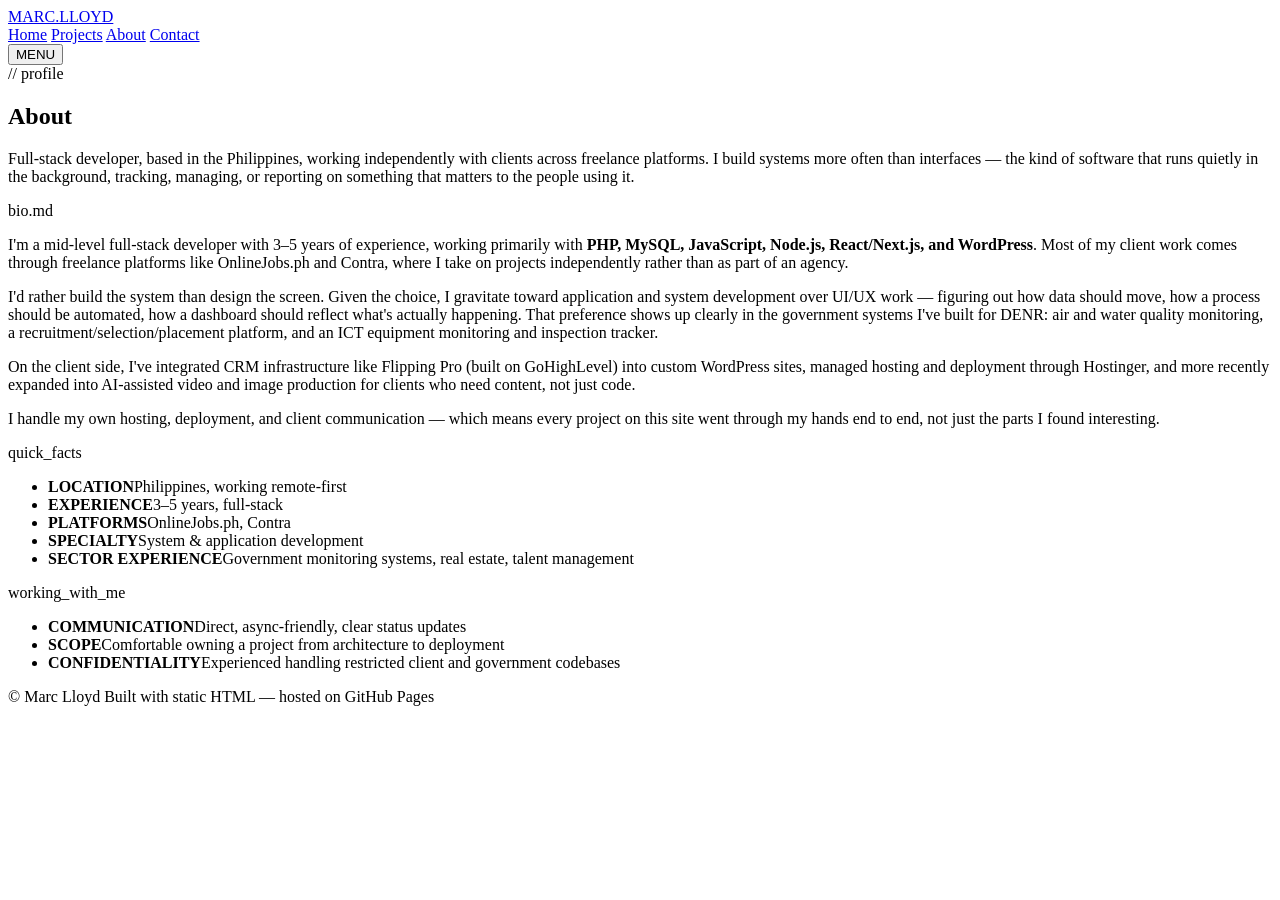
==== about.html @ b612b7eb "Add files via upload" ====
<!doctype html>
<html lang="en">
<head>
<meta charset="UTF-8">
<meta name="viewport" content="width=device-width, initial-scale=1.0">
<title>About — Marc Lloyd</title>
<meta name="description" content="Marc Lloyd is a full-stack developer based in the Philippines specializing in system and application development.">
<link rel="preconnect" href="https://fonts.googleapis.com">
<link href="https://fonts.googleapis.com/css2?family=IBM+Plex+Mono:wght@400;500;600;700&family=IBM+Plex+Sans:wght@400;500;600;700&display=swap" rel="stylesheet">
<link rel="stylesheet" href="assets/css/style.css">
<link rel="stylesheet" href="assets/css/about.css">
</head>
<body>

<header class="topbar">
  <div class="wrap">
    <a href="index.html" class="brand"><span class="dot"></span>MARC.LLOYD</a>
    <nav class="navlinks" id="navlinks">
      <a href="index.html">Home</a>
      <a href="projects.html">Projects</a>
      <a href="about.html" class="active">About</a>
      <a href="contact.html">Contact</a>
    </nav>
    <button class="navtoggle" id="navtoggle" aria-expanded="false" aria-controls="navlinks">MENU</button>
  </div>
</header>

<main>
  <section class="wrap about-hero">
    <span class="tag">// profile</span>
    <h1>About</h1>
    <p class="lede">Full-stack developer, based in the Philippines, working independently with clients across freelance platforms. I build systems more often than interfaces — the kind of software that runs quietly in the background, tracking, managing, or reporting on something that matters to the people using it.</p>
  </section>

  <section class="wrap about-layout">
    <div class="panel bio-panel">
      <div class="panel-head"><span>bio.md</span><div class="dots"><span></span><span></span><span></span></div></div>
      <div class="bio-body">
        <p>I'm a mid-level full-stack developer with 3–5 years of experience, working primarily with <strong>PHP, MySQL, JavaScript, Node.js, React/Next.js, and WordPress</strong>. Most of my client work comes through freelance platforms like OnlineJobs.ph and Contra, where I take on projects independently rather than as part of an agency.</p>
        <p>I'd rather build the system than design the screen. Given the choice, I gravitate toward application and system development over UI/UX work — figuring out how data should move, how a process should be automated, how a dashboard should reflect what's actually happening. That preference shows up clearly in the government systems I've built for DENR: air and water quality monitoring, a recruitment/selection/placement platform, and an ICT equipment monitoring and inspection tracker.</p>
        <p>On the client side, I've integrated CRM infrastructure like Flipping Pro (built on GoHighLevel) into custom WordPress sites, managed hosting and deployment through Hostinger, and more recently expanded into AI-assisted video and image production for clients who need content, not just code.</p>
        <p>I handle my own hosting, deployment, and client communication — which means every project on this site went through my hands end to end, not just the parts I found interesting.</p>
      </div>
    </div>

    <aside>
      <div class="panel side-panel">
        <div class="panel-head"><span>quick_facts</span><div class="dots"><span></span><span></span><span></span></div></div>
        <div class="side-body">
          <ul class="side-list">
            <li><strong>LOCATION</strong>Philippines, working remote-first</li>
            <li><strong>EXPERIENCE</strong>3–5 years, full-stack</li>
            <li><strong>PLATFORMS</strong>OnlineJobs.ph, Contra</li>
            <li><strong>SPECIALTY</strong>System &amp; application development</li>
            <li><strong>SECTOR EXPERIENCE</strong>Government monitoring systems, real estate, talent management</li>
          </ul>
        </div>
      </div>

      <div class="panel side-panel">
        <div class="panel-head"><span>working_with_me</span><div class="dots"><span></span><span></span><span></span></div></div>
        <div class="side-body">
          <ul class="side-list">
            <li><strong>COMMUNICATION</strong>Direct, async-friendly, clear status updates</li>
            <li><strong>SCOPE</strong>Comfortable owning a project from architecture to deployment</li>
            <li><strong>CONFIDENTIALITY</strong>Experienced handling restricted client and government codebases</li>
          </ul>
        </div>
      </div>
    </aside>
  </section>
</main>

<footer>
  <div class="wrap">
    <span>© <span id="year"></span> Marc Lloyd</span>
    <span>Built with static HTML — hosted on GitHub Pages</span>
  </div>
</footer>

<script src="assets/js/main.js"></script>
</body>
</html>
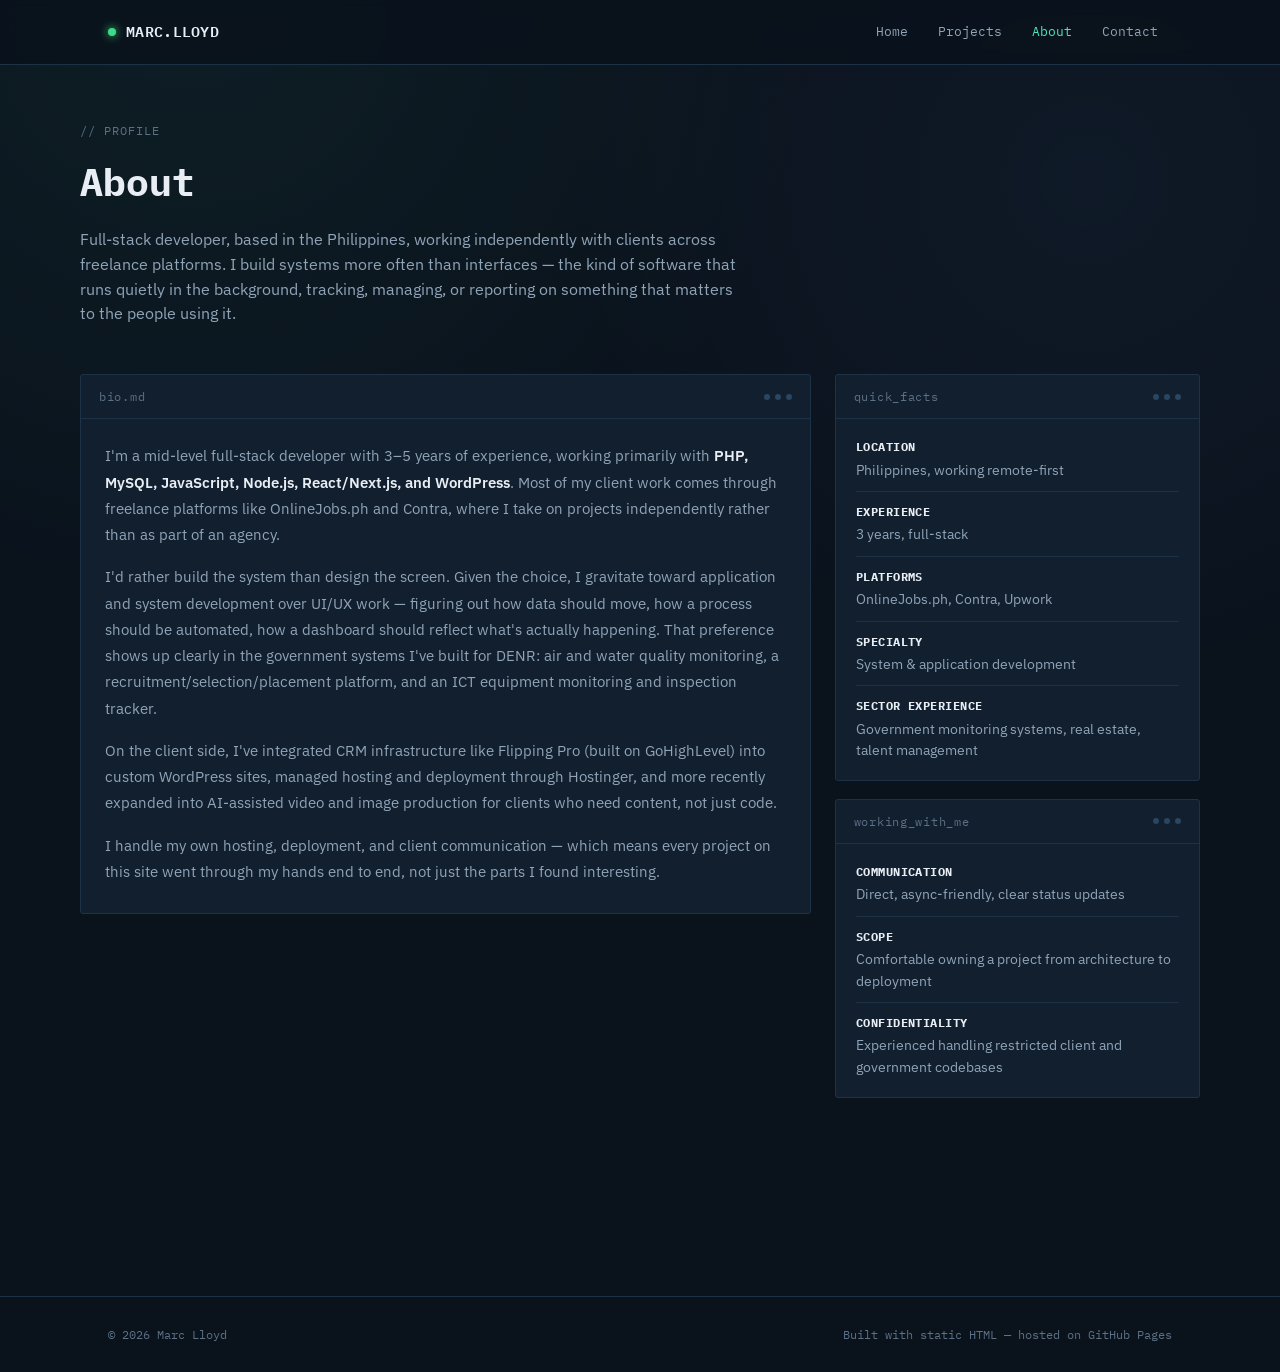
==== commit 38b0c11b: "assets added" ====
--- a/about.html
+++ b/about.html
@@ -49,8 +49,8 @@
         <div class="side-body">
           <ul class="side-list">
             <li><strong>LOCATION</strong>Philippines, working remote-first</li>
-            <li><strong>EXPERIENCE</strong>3–5 years, full-stack</li>
-            <li><strong>PLATFORMS</strong>OnlineJobs.ph, Contra</li>
+            <li><strong>EXPERIENCE</strong>3 years, full-stack</li>
+            <li><strong>PLATFORMS</strong>OnlineJobs.ph, Contra, Upwork</li>
             <li><strong>SPECIALTY</strong>System &amp; application development</li>
             <li><strong>SECTOR EXPERIENCE</strong>Government monitoring systems, real estate, talent management</li>
           </ul>
--- a/assets/css/style.css
+++ b/assets/css/style.css
@@ -0,0 +1,243 @@
+/* =========================================================
+   MARC LLOYD — PORTFOLIO
+   Design concept: full-stack developer whose real work is
+   building monitoring/tracking systems (air & water quality,
+   ICT equipment, streamer performance). The site borrows the
+   visual language of an ops dashboard — status pills, log-style
+   headers, panel modules — because that's the actual world
+   this work comes from, not a decorative skin.
+   ========================================================= */
+
+:root{
+  /* ---- color tokens ---- */
+  --bg:            #0A121C;
+  --bg-raised:     #0E1826;
+  --panel:         #121F2E;
+  --panel-hover:   #16283B;
+  --border:        #1E3247;
+  --border-bright: #2A4661;
+
+  --text:          #E8EEF4;
+  --text-muted:    #90A4B8;
+  --text-faint:    #5C7086;
+
+  --accent:        #4FE3C1;   /* cyan-teal — primary signal */
+  --accent-dim:    #2A6B5E;
+  --status-live:   #3DDC84;   /* green  */
+  --status-dev:    #F5A623;   /* amber  */
+  --status-case:   #6EA8FE;   /* blue   */
+  --status-off:    #F2545B;   /* red    */
+
+  /* ---- type ---- */
+  --font-mono: 'IBM Plex Mono', ui-monospace, 'SF Mono', monospace;
+  --font-sans: 'IBM Plex Sans', -apple-system, sans-serif;
+
+  /* ---- layout ---- */
+  --maxw: 1120px;
+  --radius: 3px;
+}
+
+*{ box-sizing: border-box; margin: 0; padding: 0; }
+
+html{ scroll-behavior: smooth; }
+
+body{
+  background: var(--bg);
+  background-image:
+    radial-gradient(circle at 15% 0%, rgba(79,227,193,0.06), transparent 45%),
+    radial-gradient(circle at 85% 20%, rgba(110,168,254,0.05), transparent 40%);
+  background-attachment: fixed;
+  color: var(--text);
+  font-family: var(--font-sans);
+  font-size: 16px;
+  line-height: 1.6;
+  min-height: 100vh;
+}
+
+@media (prefers-reduced-motion: reduce){
+  html{ scroll-behavior: auto; }
+  *{ animation-duration: 0.01ms !important; transition-duration: 0.01ms !important; }
+}
+
+a{ color: inherit; text-decoration: none; }
+
+.wrap{ max-width: var(--maxw); margin: 0 auto; padding: 0 28px; }
+
+/* ---- monospace label / eyebrow ---- */
+.tag{
+  font-family: var(--font-mono);
+  font-size: 12px;
+  letter-spacing: 0.08em;
+  text-transform: uppercase;
+  color: var(--text-faint);
+}
+
+/* =========================================================
+   NAV — system title bar
+   ========================================================= */
+.topbar{
+  border-bottom: 1px solid var(--border);
+  background: rgba(10,18,28,0.85);
+  backdrop-filter: blur(8px);
+  position: sticky;
+  top: 0;
+  z-index: 50;
+}
+.topbar .wrap{
+  display: flex;
+  align-items: center;
+  justify-content: space-between;
+  height: 64px;
+}
+.brand{
+  font-family: var(--font-mono);
+  font-size: 15px;
+  font-weight: 600;
+  letter-spacing: 0.02em;
+  color: var(--text);
+  display: flex;
+  align-items: center;
+  gap: 10px;
+}
+.brand .dot{
+  width: 8px; height: 8px; border-radius: 50%;
+  background: var(--status-live);
+  box-shadow: 0 0 8px var(--status-live);
+  flex-shrink: 0;
+}
+.navlinks{ display: flex; gap: 2px; }
+.navlinks a{
+  font-family: var(--font-mono);
+  font-size: 13px;
+  color: var(--text-muted);
+  padding: 8px 14px;
+  border-radius: var(--radius);
+  transition: color 0.15s ease, background 0.15s ease;
+}
+.navlinks a:hover{ color: var(--text); background: var(--panel-hover); }
+.navlinks a.active{ color: var(--accent); }
+.navlinks a:focus-visible, a:focus-visible, button:focus-visible{
+  outline: 2px solid var(--accent);
+  outline-offset: 2px;
+}
+.navtoggle{ display: none; }
+
+@media (max-width: 720px){
+  .navlinks{
+    position: fixed; inset: 64px 0 0 0; height: calc(100vh - 64px);
+    flex-direction: column; background: var(--bg-raised);
+    padding: 20px 28px; gap: 4px;
+    transform: translateX(100%);
+    transition: transform 0.25s ease;
+  }
+  .navlinks.open{ transform: translateX(0); }
+  .navlinks a{ font-size: 15px; padding: 14px 10px; border-bottom: 1px solid var(--border); }
+  .navtoggle{
+    display: block; background: none; border: 1px solid var(--border);
+    color: var(--text); font-family: var(--font-mono); font-size: 13px;
+    padding: 8px 12px; border-radius: var(--radius); cursor: pointer;
+  }
+}
+
+/* =========================================================
+   PANEL — the recurring module unit (used everywhere)
+   ========================================================= */
+.panel{
+  background: var(--panel);
+  border: 1px solid var(--border);
+  border-radius: var(--radius);
+}
+.panel-head{
+  display: flex; align-items: center; justify-content: space-between;
+  padding: 12px 18px;
+  border-bottom: 1px solid var(--border);
+  font-family: var(--font-mono);
+  font-size: 12px;
+  color: var(--text-faint);
+  letter-spacing: 0.06em;
+  text-transform: uppercase;
+}
+.panel-head .dots{ display: flex; gap: 5px; }
+.panel-head .dots span{
+  width: 6px; height: 6px; border-radius: 50%; background: var(--border-bright);
+}
+
+/* =========================================================
+   STATUS PILL — signature element, reused for project state
+   ========================================================= */
+.status{
+  display: inline-flex; align-items: center; gap: 6px;
+  font-family: var(--font-mono);
+  font-size: 11px;
+  letter-spacing: 0.05em;
+  text-transform: uppercase;
+  padding: 4px 9px;
+  border-radius: 20px;
+  border: 1px solid var(--border-bright);
+  white-space: nowrap;
+}
+.status::before{
+  content: ''; width: 6px; height: 6px; border-radius: 50%;
+  flex-shrink: 0;
+}
+.status.live{ color: var(--status-live); }
+.status.live::before{ background: var(--status-live); box-shadow: 0 0 6px var(--status-live); }
+.status.dev{ color: var(--status-dev); }
+.status.dev::before{ background: var(--status-dev); box-shadow: 0 0 6px var(--status-dev); animation: pulse 1.6s infinite; }
+.status.case{ color: var(--status-case); }
+.status.case::before{ background: var(--status-case); }
+.status.off{ color: var(--status-off); }
+.status.off::before{ background: var(--status-off); }
+
+@keyframes pulse{
+  0%,100%{ opacity: 1; } 50%{ opacity: 0.35; }
+}
+
+/* =========================================================
+   BUTTONS
+   ========================================================= */
+.btn{
+  display: inline-flex; align-items: center; gap: 8px;
+  font-family: var(--font-mono);
+  font-size: 13px;
+  padding: 11px 20px;
+  border-radius: var(--radius);
+  border: 1px solid var(--border-bright);
+  color: var(--text);
+  transition: border-color 0.15s ease, background 0.15s ease, transform 0.1s ease;
+}
+.btn:hover{ border-color: var(--accent); background: rgba(79,227,193,0.06); }
+.btn.primary{ background: var(--accent); border-color: var(--accent); color: #06201A; font-weight: 600; }
+.btn.primary:hover{ background: #6BEBD1; transform: translateY(-1px); }
+
+/* =========================================================
+   FOOTER
+   ========================================================= */
+footer{
+  border-top: 1px solid var(--border);
+  margin-top: 100px;
+  padding: 28px 0;
+}
+footer .wrap{
+  display: flex; justify-content: space-between; align-items: center;
+  font-family: var(--font-mono); font-size: 12px; color: var(--text-faint);
+  flex-wrap: wrap; gap: 10px;
+}
+footer a{ color: var(--text-muted); }
+footer a:hover{ color: var(--accent); }
+
+/* =========================================================
+   UTILITY
+   ========================================================= */
+.section{ padding: 64px 0; }
+.section-head{ margin-bottom: 32px; }
+.section-head h2{
+  font-family: var(--font-mono);
+  font-size: 22px;
+  color: var(--text);
+  display: flex; align-items: center; gap: 12px;
+}
+.section-head h2::before{
+  content: ''; width: 18px; height: 2px; background: var(--accent);
+}
+.section-head p{ color: var(--text-muted); margin-top: 8px; max-width: 60ch; }
--- a/assets/css/about.css
+++ b/assets/css/about.css
@@ -0,0 +1,41 @@
+.about-hero{ padding: 56px 0 8px; }
+.about-hero .tag{ display: block; margin-bottom: 12px; }
+.about-hero h1{
+  font-family: var(--font-mono);
+  font-size: clamp(28px, 4vw, 38px);
+  color: var(--text);
+}
+.about-hero p.lede{ color: var(--text-muted); margin-top: 14px; max-width: 66ch; font-size: 15.5px; }
+
+.about-layout{
+  display: grid;
+  grid-template-columns: 2fr 1fr;
+  gap: 24px;
+  padding: 40px 0 80px;
+  align-items: start;
+}
+@media (max-width: 820px){
+  .about-layout{ grid-template-columns: 1fr; }
+}
+
+.bio-panel .panel-head{ text-transform: none; }
+.bio-body{ padding: 24px 24px 28px; }
+.bio-body p{ color: var(--text-muted); margin-bottom: 16px; font-size: 15px; line-height: 1.75; }
+.bio-body p:last-child{ margin-bottom: 0; }
+.bio-body strong{ color: var(--text); font-weight: 600; }
+
+.side-panel{ margin-bottom: 18px; }
+.side-panel .panel-head{ text-transform: none; }
+.side-body{ padding: 18px 20px; }
+.side-list{ list-style: none; display: flex; flex-direction: column; gap: 10px; }
+.side-list li{
+  font-size: 13.5px; color: var(--text-muted);
+  padding-bottom: 10px; border-bottom: 1px solid var(--border);
+}
+.side-list li:last-child{ border-bottom: none; padding-bottom: 0; }
+.side-list li strong{ color: var(--text); display: block; font-family: var(--font-mono); font-size: 12px; letter-spacing: 0.04em; margin-bottom: 3px; }
+
+.principles{
+  margin-top: 40px;
+  padding: 24px 0 0;
+}
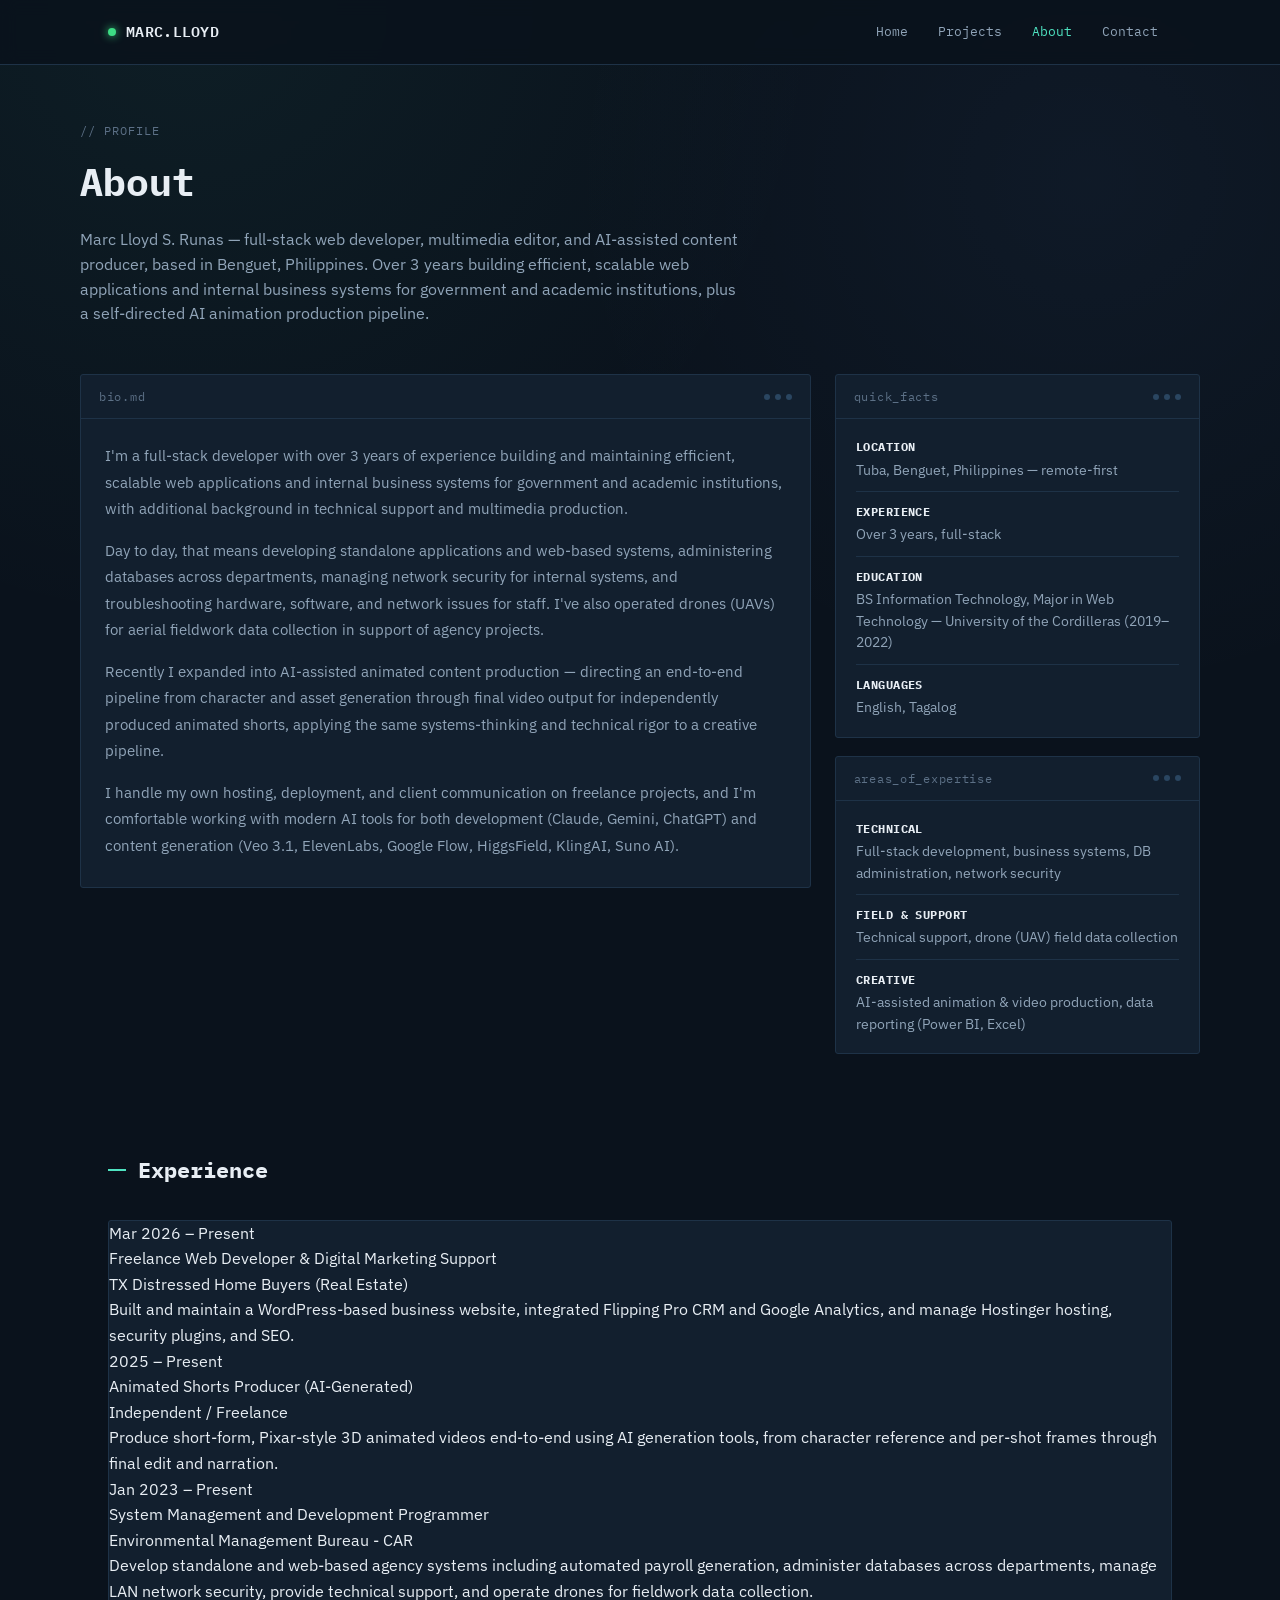
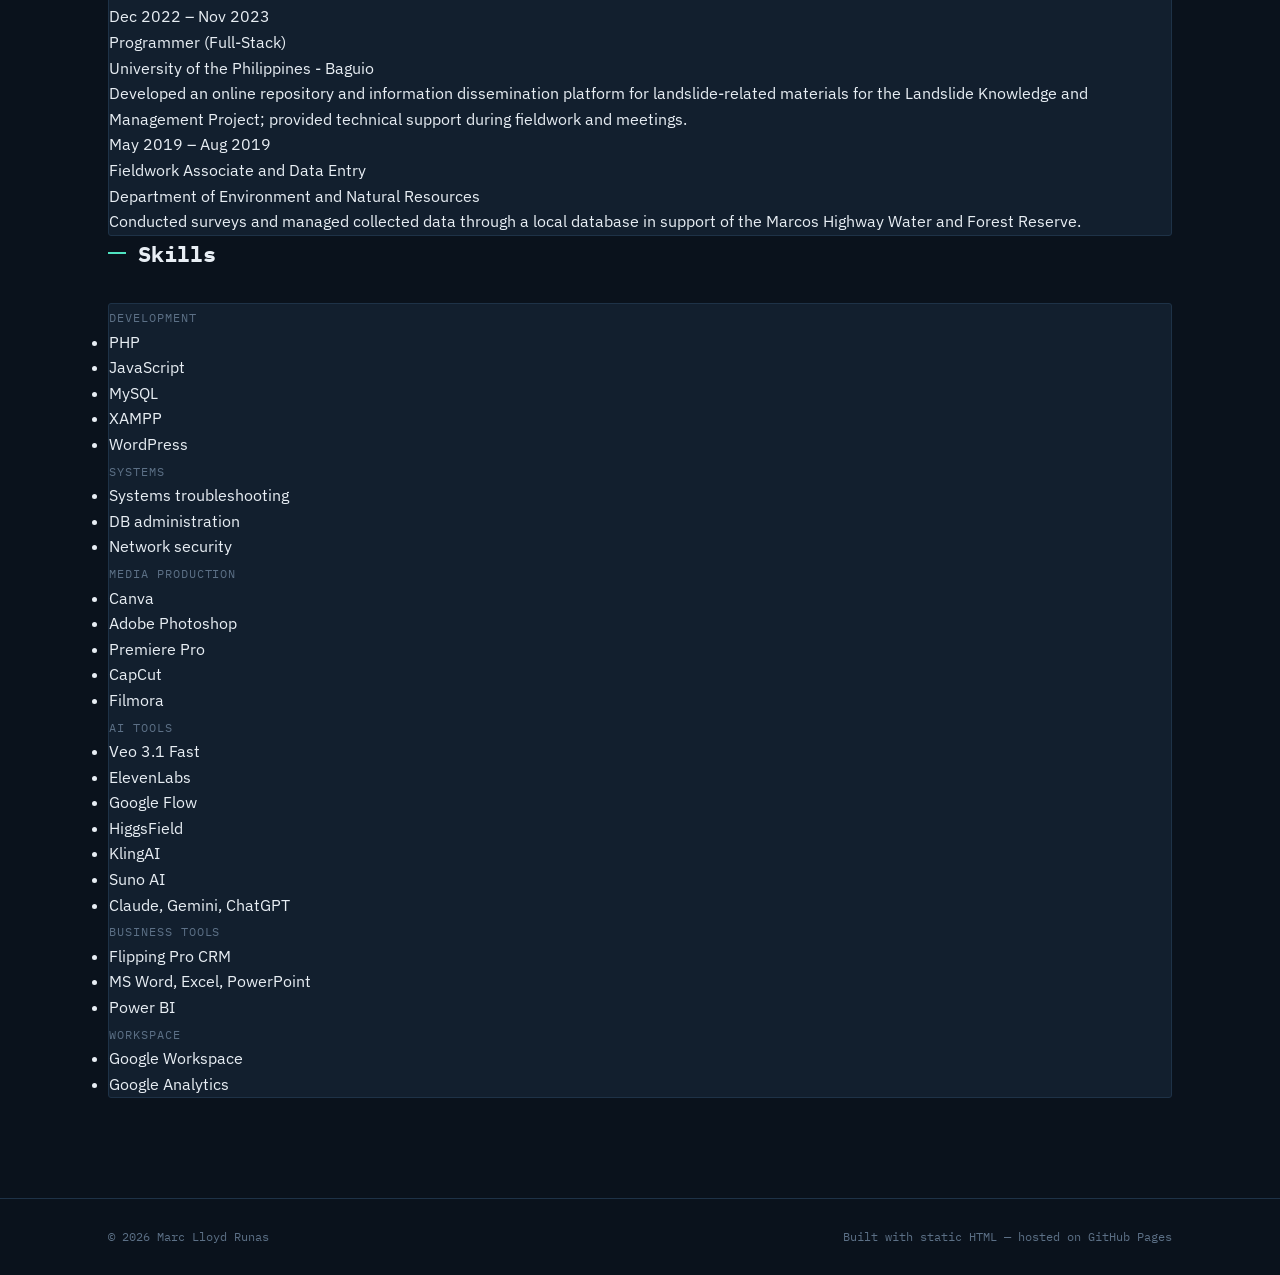
==== commit e2662fc5: "Revise about page content and personal branding Updated personal information and experience details " ====
--- a/about.html
+++ b/about.html
@@ -3,8 +3,8 @@
 <head>
 <meta charset="UTF-8">
 <meta name="viewport" content="width=device-width, initial-scale=1.0">
-<title>About — Marc Lloyd</title>
-<meta name="description" content="Marc Lloyd is a full-stack developer based in the Philippines specializing in system and application development.">
+<title>About — Marc Lloyd Runas</title>
+<meta name="description" content="Marc Lloyd S. Runas — full-stack web developer, multimedia editor, and AI-assisted content producer based in Benguet, Philippines.">
 <link rel="preconnect" href="https://fonts.googleapis.com">
 <link href="https://fonts.googleapis.com/css2?family=IBM+Plex+Mono:wght@400;500;600;700&family=IBM+Plex+Sans:wght@400;500;600;700&display=swap" rel="stylesheet">
 <link rel="stylesheet" href="assets/css/style.css">
@@ -29,17 +29,17 @@
   <section class="wrap about-hero">
     <span class="tag">// profile</span>
     <h1>About</h1>
-    <p class="lede">Full-stack developer, based in the Philippines, working independently with clients across freelance platforms. I build systems more often than interfaces — the kind of software that runs quietly in the background, tracking, managing, or reporting on something that matters to the people using it.</p>
+    <p class="lede">Marc Lloyd S. Runas — full-stack web developer, multimedia editor, and AI-assisted content producer, based in Benguet, Philippines. Over 3 years building efficient, scalable web applications and internal business systems for government and academic institutions, plus a self-directed AI animation production pipeline.</p>
   </section>
 
   <section class="wrap about-layout">
     <div class="panel bio-panel">
       <div class="panel-head"><span>bio.md</span><div class="dots"><span></span><span></span><span></span></div></div>
       <div class="bio-body">
-        <p>I'm a mid-level full-stack developer with 3–5 years of experience, working primarily with <strong>PHP, MySQL, JavaScript, Node.js, React/Next.js, and WordPress</strong>. Most of my client work comes through freelance platforms like OnlineJobs.ph and Contra, where I take on projects independently rather than as part of an agency.</p>
-        <p>I'd rather build the system than design the screen. Given the choice, I gravitate toward application and system development over UI/UX work — figuring out how data should move, how a process should be automated, how a dashboard should reflect what's actually happening. That preference shows up clearly in the government systems I've built for DENR: air and water quality monitoring, a recruitment/selection/placement platform, and an ICT equipment monitoring and inspection tracker.</p>
-        <p>On the client side, I've integrated CRM infrastructure like Flipping Pro (built on GoHighLevel) into custom WordPress sites, managed hosting and deployment through Hostinger, and more recently expanded into AI-assisted video and image production for clients who need content, not just code.</p>
-        <p>I handle my own hosting, deployment, and client communication — which means every project on this site went through my hands end to end, not just the parts I found interesting.</p>
+        <p>I'm a full-stack developer with over 3 years of experience building and maintaining efficient, scalable web applications and internal business systems for government and academic institutions, with additional background in technical support and multimedia production.</p>
+        <p>Day to day, that means developing standalone applications and web-based systems, administering databases across departments, managing network security for internal systems, and troubleshooting hardware, software, and network issues for staff. I've also operated drones (UAVs) for aerial fieldwork data collection in support of agency projects.</p>
+        <p>Recently I expanded into AI-assisted animated content production — directing an end-to-end pipeline from character and asset generation through final video output for independently produced animated shorts, applying the same systems-thinking and technical rigor to a creative pipeline.</p>
+        <p>I handle my own hosting, deployment, and client communication on freelance projects, and I'm comfortable working with modern AI tools for both development (Claude, Gemini, ChatGPT) and content generation (Veo 3.1, ElevenLabs, Google Flow, HiggsField, KlingAI, Suno AI).</p>
       </div>
     </div>
 
@@ -48,32 +48,115 @@
         <div class="panel-head"><span>quick_facts</span><div class="dots"><span></span><span></span><span></span></div></div>
         <div class="side-body">
           <ul class="side-list">
-            <li><strong>LOCATION</strong>Philippines, working remote-first</li>
-            <li><strong>EXPERIENCE</strong>3 years, full-stack</li>
-            <li><strong>PLATFORMS</strong>OnlineJobs.ph, Contra, Upwork</li>
-            <li><strong>SPECIALTY</strong>System &amp; application development</li>
-            <li><strong>SECTOR EXPERIENCE</strong>Government monitoring systems, real estate, talent management</li>
+            <li><strong>LOCATION</strong>Tuba, Benguet, Philippines — remote-first</li>
+            <li><strong>EXPERIENCE</strong>Over 3 years, full-stack</li>
+            <li><strong>EDUCATION</strong>BS Information Technology, Major in Web Technology — University of the Cordilleras (2019–2022)</li>
+            <li><strong>LANGUAGES</strong>English, Tagalog</li>
           </ul>
         </div>
       </div>
 
       <div class="panel side-panel">
-        <div class="panel-head"><span>working_with_me</span><div class="dots"><span></span><span></span><span></span></div></div>
+        <div class="panel-head"><span>areas_of_expertise</span><div class="dots"><span></span><span></span><span></span></div></div>
         <div class="side-body">
           <ul class="side-list">
-            <li><strong>COMMUNICATION</strong>Direct, async-friendly, clear status updates</li>
-            <li><strong>SCOPE</strong>Comfortable owning a project from architecture to deployment</li>
-            <li><strong>CONFIDENTIALITY</strong>Experienced handling restricted client and government codebases</li>
+            <li><strong>TECHNICAL</strong>Full-stack development, business systems, DB administration, network security</li>
+            <li><strong>FIELD &amp; SUPPORT</strong>Technical support, drone (UAV) field data collection</li>
+            <li><strong>CREATIVE</strong>AI-assisted animation &amp; video production, data reporting (Power BI, Excel)</li>
           </ul>
         </div>
       </div>
     </aside>
   </section>
+
+  <section class="wrap timeline-section">
+    <div class="section-head">
+      <h2>Experience</h2>
+    </div>
+    <div class="panel">
+      <div class="timeline">
+        <div class="timeline-item">
+          <div class="timeline-period">Mar 2026 – Present</div>
+          <div>
+            <div class="timeline-role">Freelance Web Developer &amp; Digital Marketing Support</div>
+            <div class="timeline-org">TX Distressed Home Buyers (Real Estate)</div>
+            <p class="timeline-desc">Built and maintain a WordPress-based business website, integrated Flipping Pro CRM and Google Analytics, and manage Hostinger hosting, security plugins, and SEO.</p>
+          </div>
+        </div>
+        <div class="timeline-item">
+          <div class="timeline-period">2025 – Present</div>
+          <div>
+            <div class="timeline-role">Animated Shorts Producer (AI-Generated)</div>
+            <div class="timeline-org">Independent / Freelance</div>
+            <p class="timeline-desc">Produce short-form, Pixar-style 3D animated videos end-to-end using AI generation tools, from character reference and per-shot frames through final edit and narration.</p>
+          </div>
+        </div>
+        <div class="timeline-item">
+          <div class="timeline-period">Jan 2023 – Present</div>
+          <div>
+            <div class="timeline-role">System Management and Development Programmer</div>
+            <div class="timeline-org">Environmental Management Bureau - CAR</div>
+            <p class="timeline-desc">Develop standalone and web-based agency systems including automated payroll generation, administer databases across departments, manage LAN network security, provide technical support, and operate drones for fieldwork data collection.</p>
+          </div>
+        </div>
+        <div class="timeline-item">
+          <div class="timeline-period">Dec 2022 – Nov 2023</div>
+          <div>
+            <div class="timeline-role">Programmer (Full-Stack)</div>
+            <div class="timeline-org">University of the Philippines - Baguio</div>
+            <p class="timeline-desc">Developed an online repository and information dissemination platform for landslide-related materials for the Landslide Knowledge and Management Project; provided technical support during fieldwork and meetings.</p>
+          </div>
+        </div>
+        <div class="timeline-item">
+          <div class="timeline-period">May 2019 – Aug 2019</div>
+          <div>
+            <div class="timeline-role">Fieldwork Associate and Data Entry</div>
+            <div class="timeline-org">Department of Environment and Natural Resources</div>
+            <p class="timeline-desc">Conducted surveys and managed collected data through a local database in support of the Marcos Highway Water and Forest Reserve.</p>
+          </div>
+        </div>
+      </div>
+    </div>
+  </section>
+
+  <section class="wrap skills-section">
+    <div class="section-head">
+      <h2>Skills</h2>
+    </div>
+    <div class="panel">
+      <div class="skills-grid">
+        <div class="skill-group">
+          <span class="tag">Development</span>
+          <ul><li>PHP</li><li>JavaScript</li><li>MySQL</li><li>XAMPP</li><li>WordPress</li></ul>
+        </div>
+        <div class="skill-group">
+          <span class="tag">Systems</span>
+          <ul><li>Systems troubleshooting</li><li>DB administration</li><li>Network security</li></ul>
+        </div>
+        <div class="skill-group">
+          <span class="tag">Media Production</span>
+          <ul><li>Canva</li><li>Adobe Photoshop</li><li>Premiere Pro</li><li>CapCut</li><li>Filmora</li></ul>
+        </div>
+        <div class="skill-group">
+          <span class="tag">AI Tools</span>
+          <ul><li>Veo 3.1 Fast</li><li>ElevenLabs</li><li>Google Flow</li><li>HiggsField</li><li>KlingAI</li><li>Suno AI</li><li>Claude, Gemini, ChatGPT</li></ul>
+        </div>
+        <div class="skill-group">
+          <span class="tag">Business Tools</span>
+          <ul><li>Flipping Pro CRM</li><li>MS Word, Excel, PowerPoint</li><li>Power BI</li></ul>
+        </div>
+        <div class="skill-group">
+          <span class="tag">Workspace</span>
+          <ul><li>Google Workspace</li><li>Google Analytics</li></ul>
+        </div>
+      </div>
+    </div>
+  </section>
 </main>
 
 <footer>
   <div class="wrap">
-    <span>© <span id="year"></span> Marc Lloyd</span>
+    <span>© <span id="year"></span> Marc Lloyd Runas</span>
     <span>Built with static HTML — hosted on GitHub Pages</span>
   </div>
 </footer>
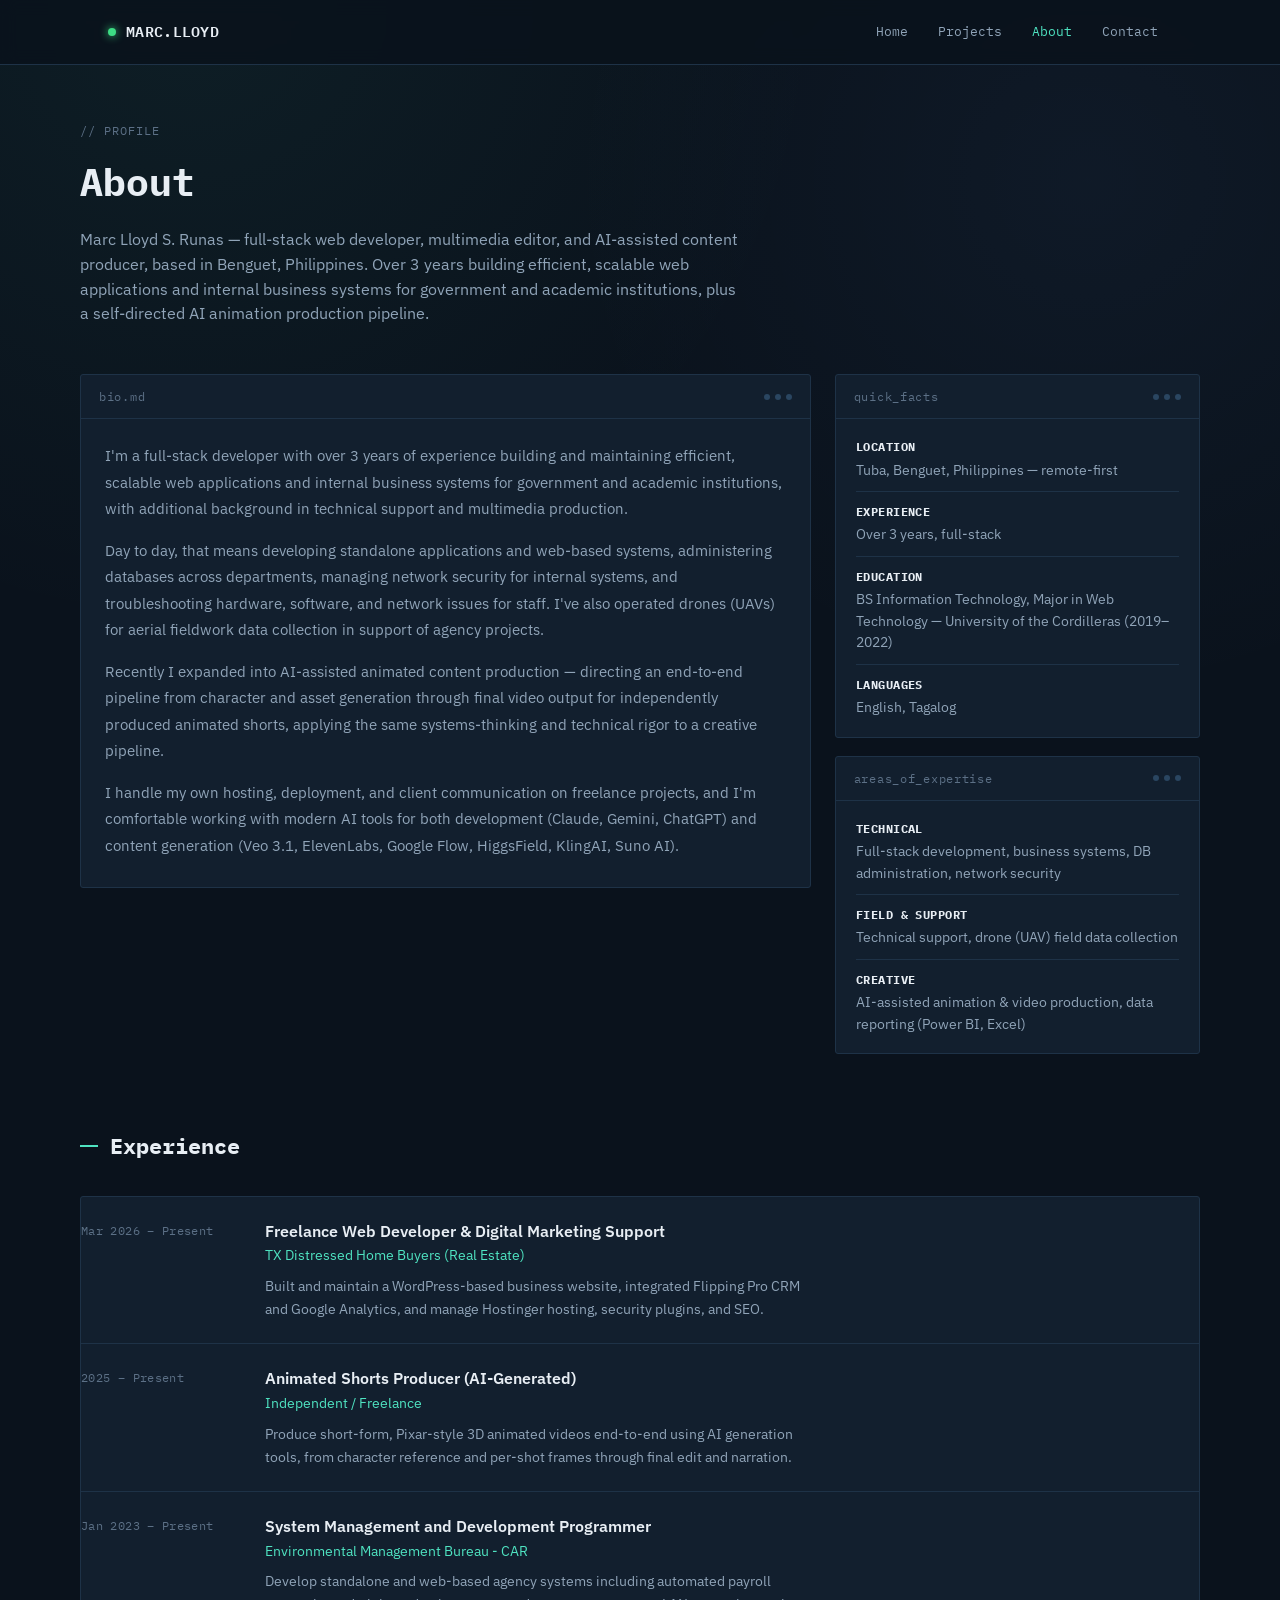
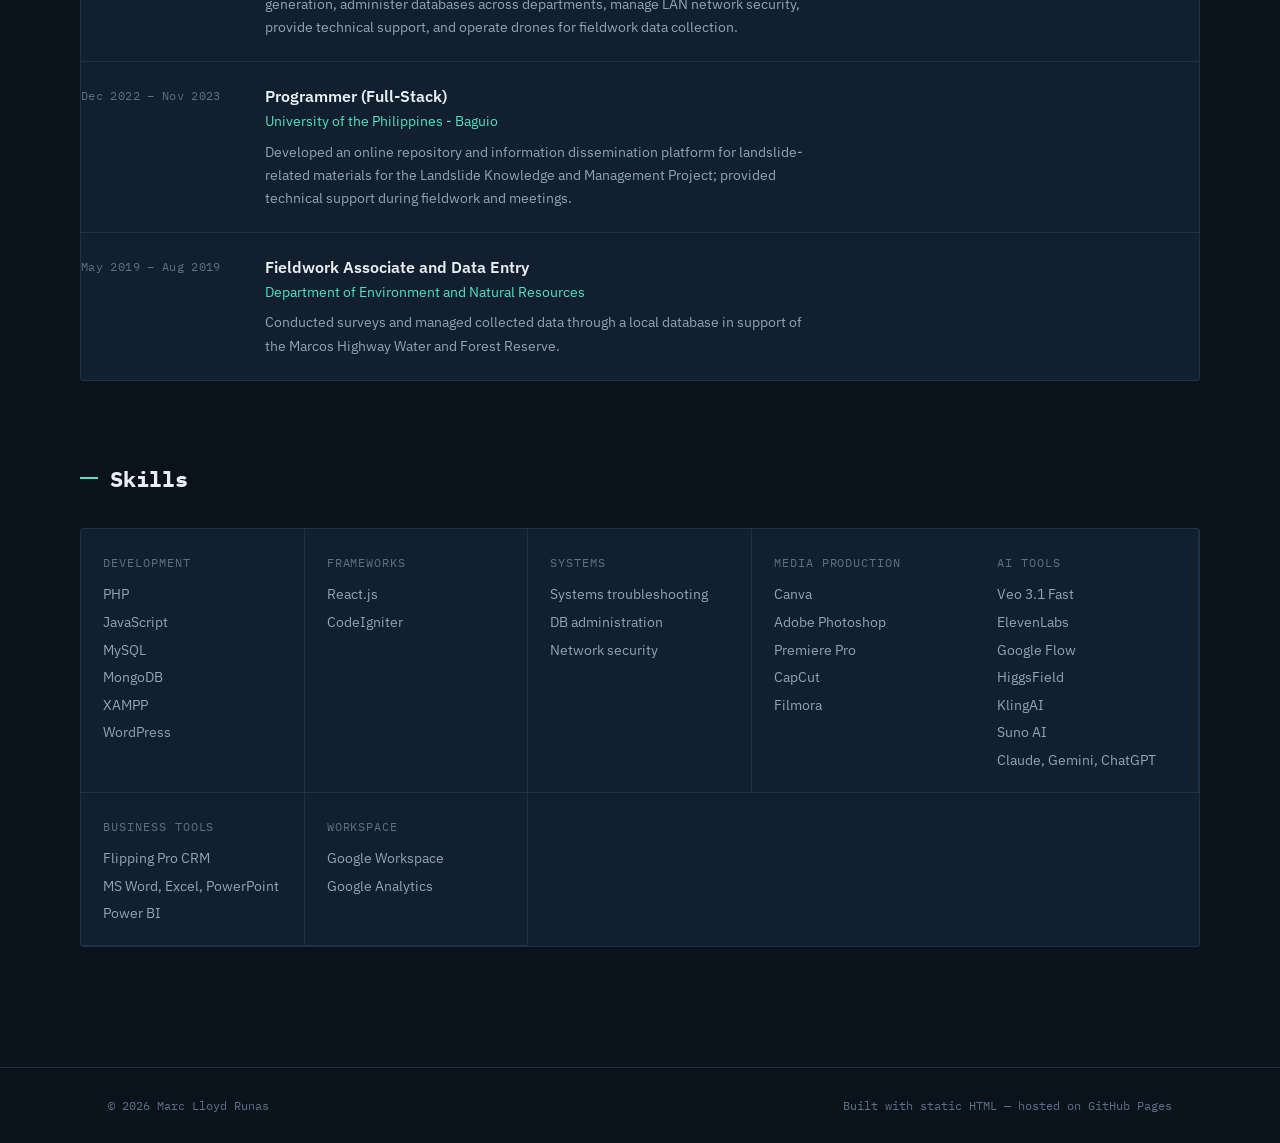
==== commit f52a94d7: "Add files via upload" ====
--- a/about.html
+++ b/about.html
@@ -127,7 +127,11 @@
       <div class="skills-grid">
         <div class="skill-group">
           <span class="tag">Development</span>
-          <ul><li>PHP</li><li>JavaScript</li><li>MySQL</li><li>XAMPP</li><li>WordPress</li></ul>
+          <ul><li>PHP</li><li>JavaScript</li><li>MySQL</li><li>MongoDB</li><li>XAMPP</li><li>WordPress</li></ul>
+        </div>
+        <div class="skill-group">
+          <span class="tag">Frameworks</span>
+          <ul><li>React.js</li><li>CodeIgniter</li></ul>
         </div>
         <div class="skill-group">
           <span class="tag">Systems</span>
--- a/assets/css/style.css
+++ b/assets/css/style.css
@@ -1,15 +1,14 @@
 /* =========================================================
-   MARC LLOYD — PORTFOLIO
+   MARC LLOYD RUNAS — PORTFOLIO
    Design concept: full-stack developer whose real work is
-   building monitoring/tracking systems (air & water quality,
-   ICT equipment, streamer performance). The site borrows the
-   visual language of an ops dashboard — status pills, log-style
-   headers, panel modules — because that's the actual world
-   this work comes from, not a decorative skin.
+   building monitoring/tracking systems (payroll automation,
+   network security, DB administration) plus AI-assisted
+   multimedia production. The site borrows the visual language
+   of an ops dashboard — status pills, log-style headers, panel
+   modules — because that's the actual world this work comes from.
    ========================================================= */
 
 :root{
-  /* ---- color tokens ---- */
   --bg:            #0A121C;
   --bg-raised:     #0E1826;
   --panel:         #121F2E;
@@ -21,24 +20,21 @@
   --text-muted:    #90A4B8;
   --text-faint:    #5C7086;
 
-  --accent:        #4FE3C1;   /* cyan-teal — primary signal */
+  --accent:        #4FE3C1;
   --accent-dim:    #2A6B5E;
-  --status-live:   #3DDC84;   /* green  */
-  --status-dev:    #F5A623;   /* amber  */
-  --status-case:   #6EA8FE;   /* blue   */
-  --status-off:    #F2545B;   /* red    */
+  --status-live:   #3DDC84;
+  --status-dev:    #F5A623;
+  --status-case:   #6EA8FE;
+  --status-off:    #F2545B;
 
-  /* ---- type ---- */
   --font-mono: 'IBM Plex Mono', ui-monospace, 'SF Mono', monospace;
   --font-sans: 'IBM Plex Sans', -apple-system, sans-serif;
 
-  /* ---- layout ---- */
   --maxw: 1120px;
   --radius: 3px;
 }
 
 *{ box-sizing: border-box; margin: 0; padding: 0; }
-
 html{ scroll-behavior: smooth; }
 
 body{
@@ -60,10 +56,8 @@
 }
 
 a{ color: inherit; text-decoration: none; }
-
 .wrap{ max-width: var(--maxw); margin: 0 auto; padding: 0 28px; }
 
-/* ---- monospace label / eyebrow ---- */
 .tag{
   font-family: var(--font-mono);
   font-size: 12px;
@@ -72,9 +66,7 @@
   color: var(--text-faint);
 }
 
-/* =========================================================
-   NAV — system title bar
-   ========================================================= */
+/* ---- nav ---- */
 .topbar{
   border-bottom: 1px solid var(--border);
   background: rgba(10,18,28,0.85);
@@ -83,12 +75,7 @@
   top: 0;
   z-index: 50;
 }
-.topbar .wrap{
-  display: flex;
-  align-items: center;
-  justify-content: space-between;
-  height: 64px;
-}
+.topbar .wrap{ display: flex; align-items: center; justify-content: space-between; height: 64px; }
 .brand{
   font-family: var(--font-mono);
   font-size: 15px;
@@ -116,10 +103,7 @@
 }
 .navlinks a:hover{ color: var(--text); background: var(--panel-hover); }
 .navlinks a.active{ color: var(--accent); }
-.navlinks a:focus-visible, a:focus-visible, button:focus-visible{
-  outline: 2px solid var(--accent);
-  outline-offset: 2px;
-}
+a:focus-visible, button:focus-visible{ outline: 2px solid var(--accent); outline-offset: 2px; }
 .navtoggle{ display: none; }
 
 @media (max-width: 720px){
@@ -139,14 +123,8 @@
   }
 }
 
-/* =========================================================
-   PANEL — the recurring module unit (used everywhere)
-   ========================================================= */
-.panel{
-  background: var(--panel);
-  border: 1px solid var(--border);
-  border-radius: var(--radius);
-}
+/* ---- panel module ---- */
+.panel{ background: var(--panel); border: 1px solid var(--border); border-radius: var(--radius); }
 .panel-head{
   display: flex; align-items: center; justify-content: space-between;
   padding: 12px 18px;
@@ -158,13 +136,9 @@
   text-transform: uppercase;
 }
 .panel-head .dots{ display: flex; gap: 5px; }
-.panel-head .dots span{
-  width: 6px; height: 6px; border-radius: 50%; background: var(--border-bright);
-}
+.panel-head .dots span{ width: 6px; height: 6px; border-radius: 50%; background: var(--border-bright); }
 
-/* =========================================================
-   STATUS PILL — signature element, reused for project state
-   ========================================================= */
+/* ---- status pill ---- */
 .status{
   display: inline-flex; align-items: center; gap: 6px;
   font-family: var(--font-mono);
@@ -176,10 +150,7 @@
   border: 1px solid var(--border-bright);
   white-space: nowrap;
 }
-.status::before{
-  content: ''; width: 6px; height: 6px; border-radius: 50%;
-  flex-shrink: 0;
-}
+.status::before{ content: ''; width: 6px; height: 6px; border-radius: 50%; flex-shrink: 0; }
 .status.live{ color: var(--status-live); }
 .status.live::before{ background: var(--status-live); box-shadow: 0 0 6px var(--status-live); }
 .status.dev{ color: var(--status-dev); }
@@ -188,14 +159,9 @@
 .status.case::before{ background: var(--status-case); }
 .status.off{ color: var(--status-off); }
 .status.off::before{ background: var(--status-off); }
+@keyframes pulse{ 0%,100%{ opacity: 1; } 50%{ opacity: 0.35; } }
 
-@keyframes pulse{
-  0%,100%{ opacity: 1; } 50%{ opacity: 0.35; }
-}
-
-/* =========================================================
-   BUTTONS
-   ========================================================= */
+/* ---- buttons ---- */
 .btn{
   display: inline-flex; align-items: center; gap: 8px;
   font-family: var(--font-mono);
@@ -209,15 +175,9 @@
 .btn:hover{ border-color: var(--accent); background: rgba(79,227,193,0.06); }
 .btn.primary{ background: var(--accent); border-color: var(--accent); color: #06201A; font-weight: 600; }
 .btn.primary:hover{ background: #6BEBD1; transform: translateY(-1px); }
+.btn.ghost{ border-style: dashed; color: var(--text-muted); }
 
-/* =========================================================
-   FOOTER
-   ========================================================= */
-footer{
-  border-top: 1px solid var(--border);
-  margin-top: 100px;
-  padding: 28px 0;
-}
+footer{ border-top: 1px solid var(--border); margin-top: 100px; padding: 28px 0; }
 footer .wrap{
   display: flex; justify-content: space-between; align-items: center;
   font-family: var(--font-mono); font-size: 12px; color: var(--text-faint);
@@ -226,18 +186,11 @@
 footer a{ color: var(--text-muted); }
 footer a:hover{ color: var(--accent); }
 
-/* =========================================================
-   UTILITY
-   ========================================================= */
 .section{ padding: 64px 0; }
 .section-head{ margin-bottom: 32px; }
 .section-head h2{
-  font-family: var(--font-mono);
-  font-size: 22px;
-  color: var(--text);
+  font-family: var(--font-mono); font-size: 22px; color: var(--text);
   display: flex; align-items: center; gap: 12px;
 }
-.section-head h2::before{
-  content: ''; width: 18px; height: 2px; background: var(--accent);
-}
+.section-head h2::before{ content: ''; width: 18px; height: 2px; background: var(--accent); }
 .section-head p{ color: var(--text-muted); margin-top: 8px; max-width: 60ch; }
--- a/assets/css/about.css
+++ b/assets/css/about.css
@@ -1,22 +1,13 @@
 .about-hero{ padding: 56px 0 8px; }
 .about-hero .tag{ display: block; margin-bottom: 12px; }
-.about-hero h1{
-  font-family: var(--font-mono);
-  font-size: clamp(28px, 4vw, 38px);
-  color: var(--text);
-}
+.about-hero h1{ font-family: var(--font-mono); font-size: clamp(28px, 4vw, 38px); color: var(--text); }
 .about-hero p.lede{ color: var(--text-muted); margin-top: 14px; max-width: 66ch; font-size: 15.5px; }
 
 .about-layout{
-  display: grid;
-  grid-template-columns: 2fr 1fr;
-  gap: 24px;
-  padding: 40px 0 80px;
-  align-items: start;
+  display: grid; grid-template-columns: 2fr 1fr; gap: 24px;
+  padding: 40px 0 0; align-items: start;
 }
-@media (max-width: 820px){
-  .about-layout{ grid-template-columns: 1fr; }
-}
+@media (max-width: 820px){ .about-layout{ grid-template-columns: 1fr; } }
 
 .bio-panel .panel-head{ text-transform: none; }
 .bio-body{ padding: 24px 24px 28px; }
@@ -28,14 +19,37 @@
 .side-panel .panel-head{ text-transform: none; }
 .side-body{ padding: 18px 20px; }
 .side-list{ list-style: none; display: flex; flex-direction: column; gap: 10px; }
-.side-list li{
-  font-size: 13.5px; color: var(--text-muted);
-  padding-bottom: 10px; border-bottom: 1px solid var(--border);
-}
+.side-list li{ font-size: 13.5px; color: var(--text-muted); padding-bottom: 10px; border-bottom: 1px solid var(--border); }
 .side-list li:last-child{ border-bottom: none; padding-bottom: 0; }
 .side-list li strong{ color: var(--text); display: block; font-family: var(--font-mono); font-size: 12px; letter-spacing: 0.04em; margin-bottom: 3px; }
 
-.principles{
-  margin-top: 40px;
-  padding: 24px 0 0;
+/* ---- experience timeline ---- */
+.timeline-section{ padding: 56px 0 80px; }
+.timeline{ display: flex; flex-direction: column; }
+.timeline-item{
+  display: grid; grid-template-columns: 160px 1fr; gap: 24px;
+  padding: 22px 0; border-bottom: 1px solid var(--border);
 }
+.timeline-item:last-child{ border-bottom: none; }
+.timeline-period{
+  font-family: var(--font-mono); font-size: 12px; color: var(--text-faint);
+  letter-spacing: 0.03em; padding-top: 2px;
+}
+.timeline-role{ font-size: 15.5px; color: var(--text); font-weight: 600; }
+.timeline-org{ font-size: 13.5px; color: var(--accent); margin-top: 2px; }
+.timeline-desc{ font-size: 14px; color: var(--text-muted); margin-top: 8px; line-height: 1.65; max-width: 68ch; }
+
+@media (max-width: 640px){
+  .timeline-item{ grid-template-columns: 1fr; gap: 6px; }
+}
+
+/* ---- skills grid ---- */
+.skills-section{ padding: 0 0 20px; }
+.skills-grid{
+  display: grid; grid-template-columns: repeat(auto-fit, minmax(200px, 1fr));
+}
+.skill-group{ padding: 20px 22px; border-right: 1px solid var(--border); border-bottom: 1px solid var(--border); }
+.skill-group:nth-child(4n){ border-right: none; }
+.skill-group ul{ list-style: none; margin-top: 10px; display: flex; flex-direction: column; gap: 6px; }
+.skill-group li{ font-size: 13.5px; color: var(--text-muted); }
+@media (max-width: 720px){ .skill-group{ border-right: none; } }
